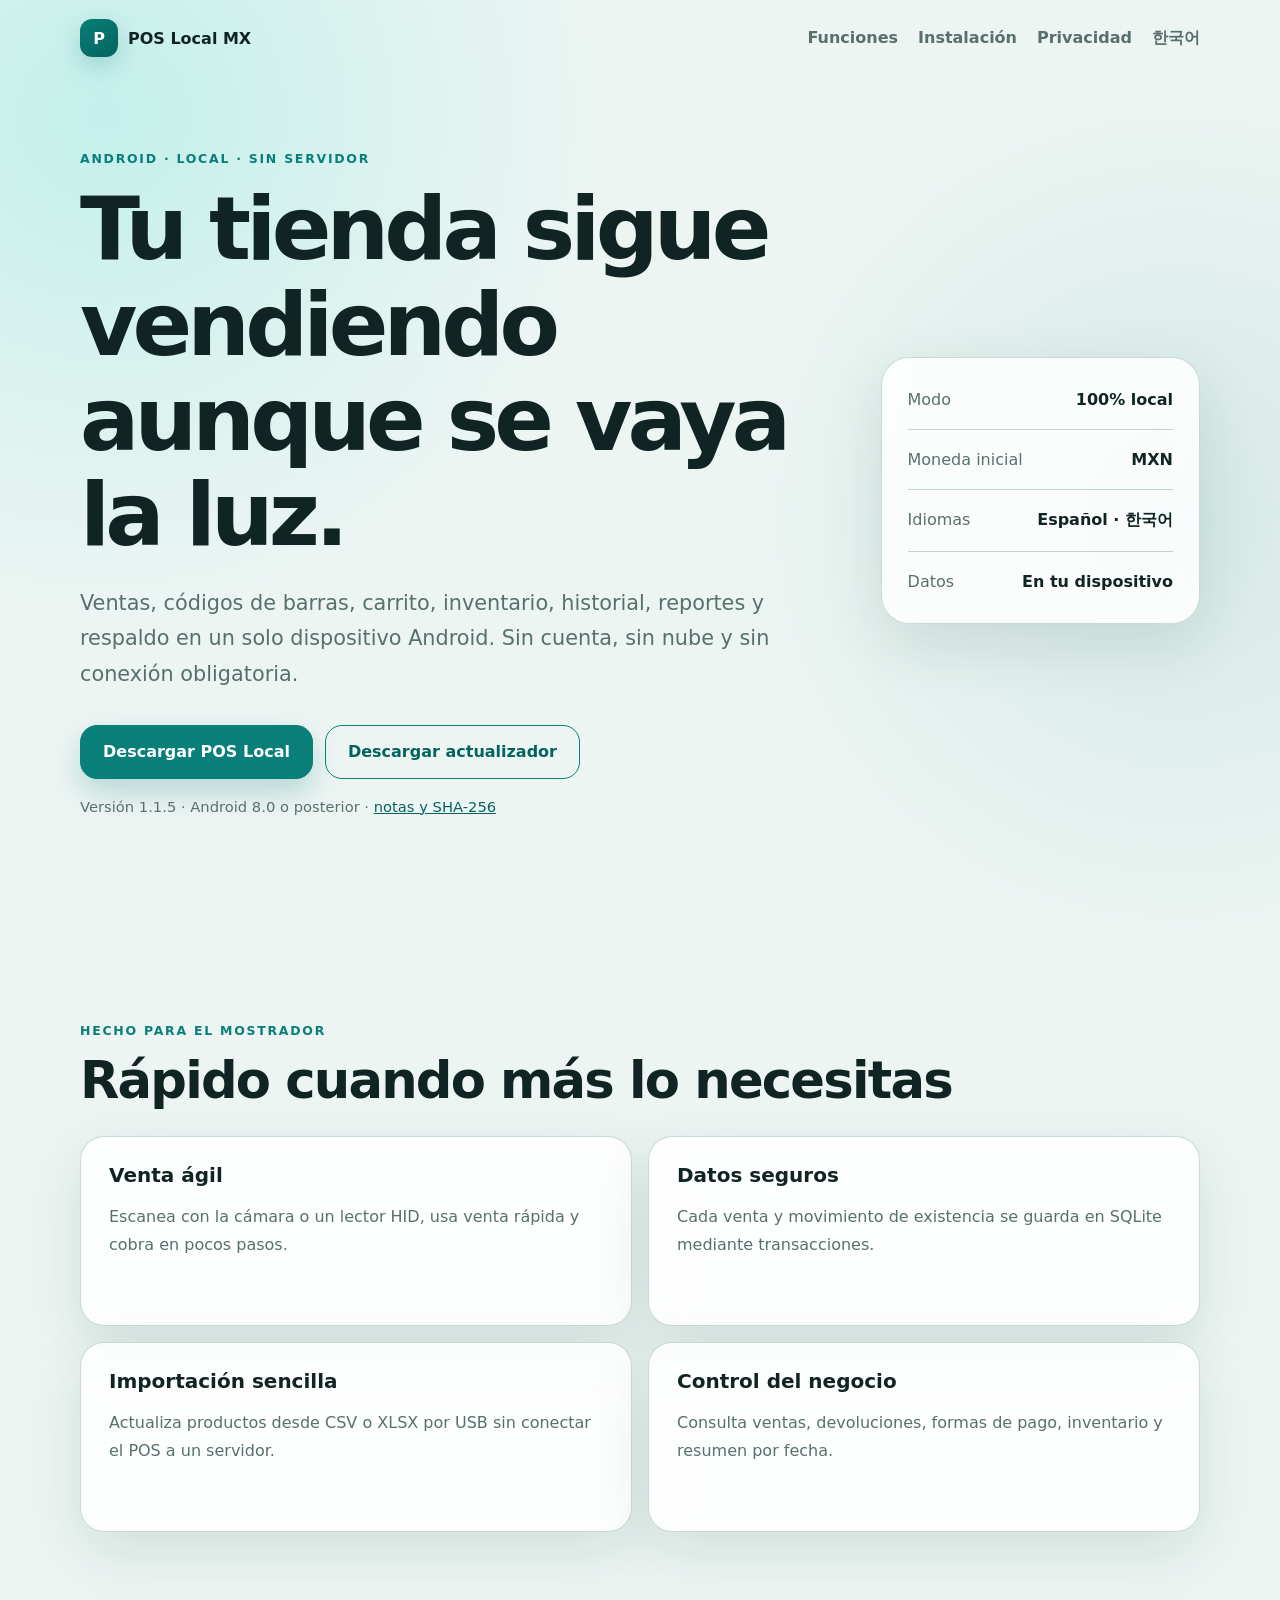
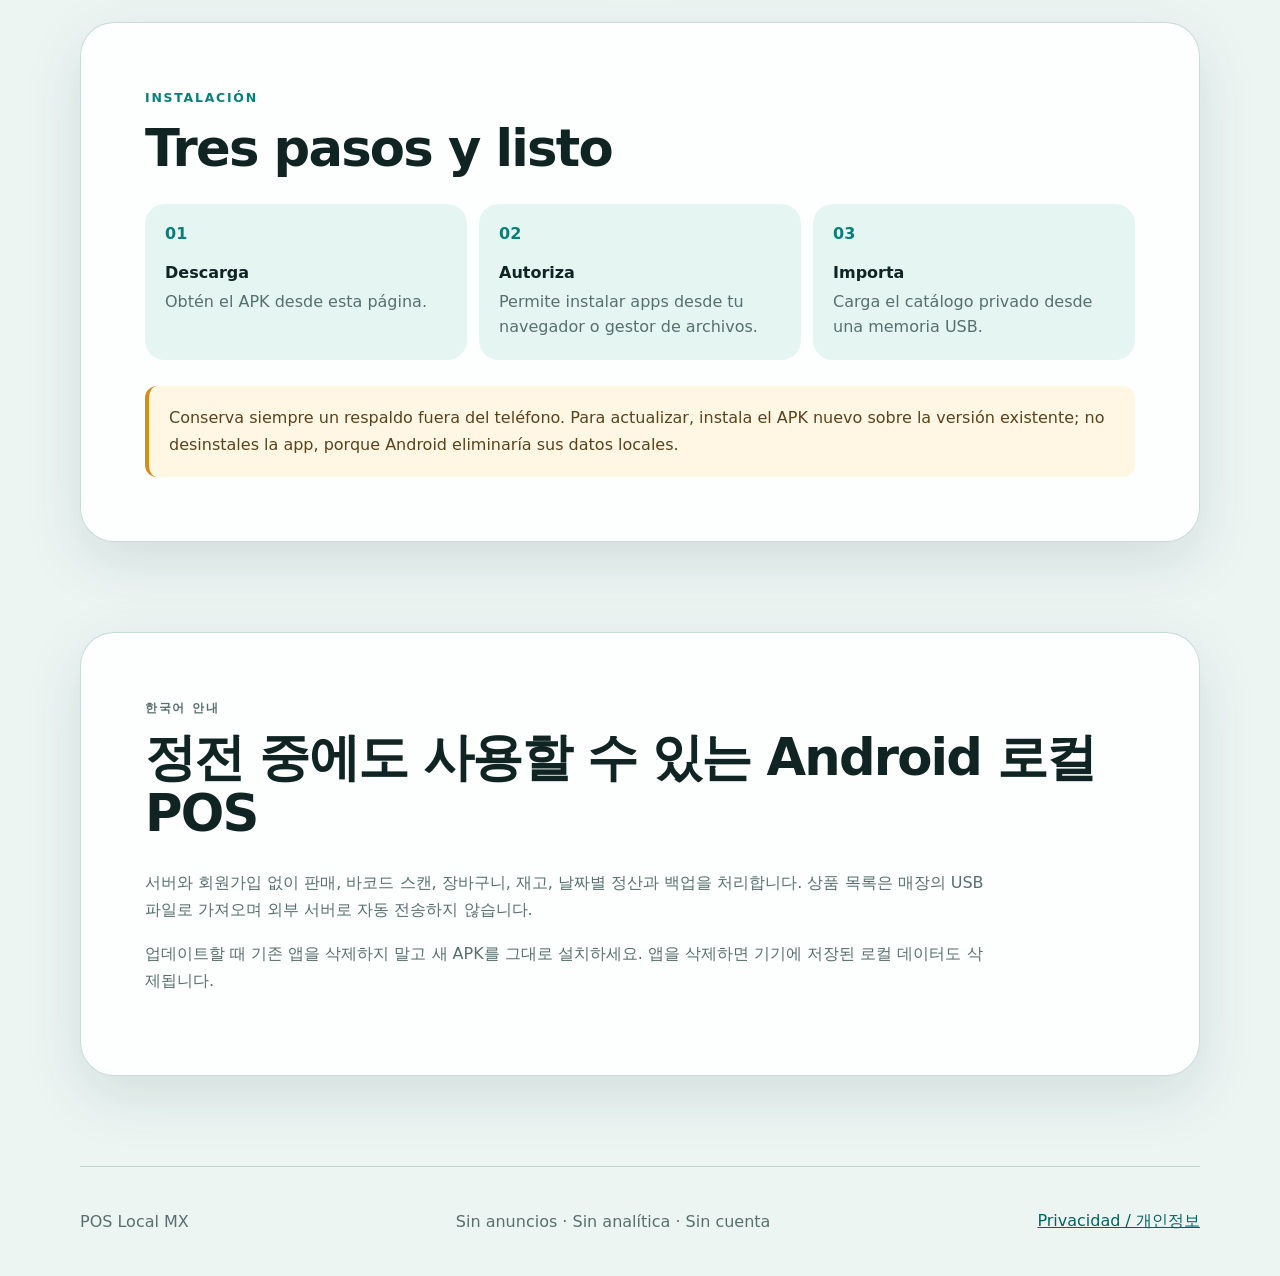
==== docs/index.html @ 9da1d993 "Add POS download and signed update channel" ====
<!doctype html>
<html lang="es-MX">
<head>
  <meta charset="utf-8">
  <meta name="viewport" content="width=device-width, initial-scale=1">
  <meta name="description" content="POS local para Android: ventas, inventario, reportes y respaldo sin servidor.">
  <meta name="color-scheme" content="light dark">
  <title>POS Local MX para Android</title>
  <link rel="stylesheet" href="./styles.css">
</head>
<body>
  <header class="site-header">
    <a class="brand" href="./" aria-label="POS Local MX, inicio">
      <span class="brand-mark" aria-hidden="true">P</span>
      <span>POS Local MX</span>
    </a>
    <nav aria-label="Navegación principal">
      <a href="#funciones">Funciones</a>
      <a href="#instalacion">Instalación</a>
      <a href="./privacy.html">Privacidad</a>
      <a href="#korean">한국어</a>
    </nav>
  </header>

  <main>
    <section class="hero" aria-labelledby="hero-title">
      <div class="hero-copy">
        <p class="eyebrow">ANDROID · LOCAL · SIN SERVIDOR</p>
        <h1 id="hero-title">Tu tienda sigue vendiendo aunque se vaya la luz.</h1>
        <p class="lead">
          Ventas, códigos de barras, carrito, inventario, historial, reportes y respaldo en un solo
          dispositivo Android. Sin cuenta, sin nube y sin conexión obligatoria.
        </p>
        <div class="actions">
          <a class="button primary" href="https://github.com/begace/koreanmartsaltillo/releases/latest/download/POS-Local-MX.apk">
            Descargar POS Local
          </a>
          <a class="button secondary" href="https://github.com/begace/koreanmartsaltillo/releases/latest/download/POS-Update-Helper.apk">
            Descargar actualizador
          </a>
        </div>
        <p class="release-note">
          Versión 1.1.5 · Android 8.0 o posterior ·
          <a href="https://github.com/begace/koreanmartsaltillo/releases/latest">notas y SHA-256</a>
        </p>
      </div>
      <aside class="status-card" aria-label="Características principales">
        <div><span>Modo</span><strong>100% local</strong></div>
        <div><span>Moneda inicial</span><strong>MXN</strong></div>
        <div><span>Idiomas</span><strong>Español · 한국어</strong></div>
        <div><span>Datos</span><strong>En tu dispositivo</strong></div>
      </aside>
    </section>

    <section id="funciones" class="section" aria-labelledby="features-title">
      <p class="eyebrow">HECHO PARA EL MOSTRADOR</p>
      <h2 id="features-title">Rápido cuando más lo necesitas</h2>
      <div class="feature-grid">
        <article><h3>Venta ágil</h3><p>Escanea con la cámara o un lector HID, usa venta rápida y cobra en pocos pasos.</p></article>
        <article><h3>Datos seguros</h3><p>Cada venta y movimiento de existencia se guarda en SQLite mediante transacciones.</p></article>
        <article><h3>Importación sencilla</h3><p>Actualiza productos desde CSV o XLSX por USB sin conectar el POS a un servidor.</p></article>
        <article><h3>Control del negocio</h3><p>Consulta ventas, devoluciones, formas de pago, inventario y resumen por fecha.</p></article>
      </div>
    </section>

    <section id="instalacion" class="section steps" aria-labelledby="install-title">
      <div><p class="eyebrow">INSTALACIÓN</p><h2 id="install-title">Tres pasos y listo</h2></div>
      <ol>
        <li><strong>Descarga</strong><span>Obtén el APK desde esta página.</span></li>
        <li><strong>Autoriza</strong><span>Permite instalar apps desde tu navegador o gestor de archivos.</span></li>
        <li><strong>Importa</strong><span>Carga el catálogo privado desde una memoria USB.</span></li>
      </ol>
      <p class="warning">
        Conserva siempre un respaldo fuera del teléfono. Para actualizar, instala el APK nuevo sobre
        la versión existente; no desinstales la app, porque Android eliminaría sus datos locales.
      </p>
    </section>

    <section id="korean" class="section korean" lang="ko" aria-labelledby="korean-title">
      <p class="eyebrow">한국어 안내</p>
      <h2 id="korean-title">정전 중에도 사용할 수 있는 Android 로컬 POS</h2>
      <p>
        서버와 회원가입 없이 판매, 바코드 스캔, 장바구니, 재고, 날짜별 정산과 백업을 처리합니다.
        상품 목록은 매장의 USB 파일로 가져오며 외부 서버로 자동 전송하지 않습니다.
      </p>
      <p>
        업데이트할 때 기존 앱을 삭제하지 말고 새 APK를 그대로 설치하세요. 앱을 삭제하면 기기에
        저장된 로컬 데이터도 삭제됩니다.
      </p>
    </section>
  </main>

  <footer>
    <span>POS Local MX</span>
    <span>Sin anuncios · Sin analítica · Sin cuenta</span>
    <a href="./privacy.html">Privacidad / 개인정보</a>
  </footer>
</body>
</html>
---- docs/styles.css ----
:root {
  --bg: #edf5f3;
  --surface: rgba(255, 255, 255, 0.86);
  --ink: #102523;
  --muted: #58706d;
  --line: #bfd4d0;
  --primary: #087f78;
  --primary-dark: #05635e;
  --shadow: 0 20px 60px rgba(13, 65, 61, 0.12);
  font-family: Inter, ui-sans-serif, system-ui, -apple-system, BlinkMacSystemFont, "Segoe UI", sans-serif;
  color: var(--ink);
  background: var(--bg);
}

* { box-sizing: border-box; }
html { scroll-behavior: smooth; }
body {
  margin: 0;
  min-height: 100vh;
  background:
    radial-gradient(circle at 8% 4%, rgba(140, 232, 223, 0.42), transparent 32rem),
    radial-gradient(circle at 92% 18%, rgba(39, 146, 137, 0.12), transparent 28rem),
    var(--bg);
}

a { color: var(--primary-dark); }
a:focus-visible, .button:focus-visible { outline: 3px solid #f4b942; outline-offset: 3px; }
.site-header, main, footer { width: min(1120px, calc(100% - 32px)); margin-inline: auto; }
.site-header { min-height: 76px; display: flex; align-items: center; justify-content: space-between; gap: 24px; }
.brand { display: inline-flex; align-items: center; gap: 10px; color: var(--ink); font-weight: 850; text-decoration: none; }
.brand-mark {
  width: 38px;
  height: 38px;
  display: grid;
  place-items: center;
  border-radius: 12px;
  color: white;
  background: linear-gradient(145deg, var(--primary), var(--primary-dark));
  box-shadow: 0 9px 24px rgba(8, 127, 120, 0.24);
}
nav { display: flex; flex-wrap: wrap; justify-content: flex-end; gap: 20px; }
nav a { color: var(--muted); font-weight: 650; text-decoration: none; }
nav a:hover { color: var(--primary); }

.hero {
  min-height: 650px;
  display: grid;
  grid-template-columns: minmax(0, 1.45fr) minmax(280px, 0.65fr);
  align-items: center;
  gap: clamp(32px, 7vw, 88px);
  padding: 72px 0 96px;
}
.eyebrow { margin: 0 0 12px; color: var(--primary); font-size: 0.78rem; font-weight: 850; letter-spacing: 0.14em; text-transform: uppercase; }
h1, h2, h3 { margin-top: 0; line-height: 1.08; }
h1 { max-width: 800px; margin-bottom: 24px; font-size: clamp(2.8rem, 7vw, 5.5rem); letter-spacing: -0.055em; }
h2 { margin-bottom: 28px; font-size: clamp(2rem, 4vw, 3.3rem); letter-spacing: -0.035em; }
h3 { margin-bottom: 10px; font-size: 1.25rem; }
p { line-height: 1.72; }
.lead { max-width: 710px; color: var(--muted); font-size: clamp(1.08rem, 2vw, 1.3rem); }
.actions { display: flex; flex-wrap: wrap; gap: 12px; margin-top: 32px; }
.button {
  min-height: 54px;
  display: inline-flex;
  align-items: center;
  justify-content: center;
  padding: 14px 22px;
  border: 1px solid var(--primary);
  border-radius: 17px;
  font-weight: 800;
  text-align: center;
  text-decoration: none;
  transition: transform 150ms ease, box-shadow 150ms ease, background 150ms ease;
}
.button:hover { transform: translateY(-2px); }
.button.primary { color: white; background: var(--primary); box-shadow: 0 14px 30px rgba(8, 127, 120, 0.24); }
.button.primary:hover { background: var(--primary-dark); }
.button.secondary { color: var(--primary-dark); background: transparent; }
.button.secondary:hover { background: rgba(255, 255, 255, 0.7); }
.release-note { color: var(--muted); font-size: 0.92rem; }

.status-card, .feature-grid article, .steps, .korean, .privacy-card {
  border: 1px solid rgba(135, 174, 168, 0.44);
  background: var(--surface);
  box-shadow: var(--shadow);
  backdrop-filter: blur(14px);
}
.status-card { padding: 12px 26px; border-radius: 28px; }
.status-card div { display: flex; justify-content: space-between; gap: 22px; padding: 20px 0; border-bottom: 1px solid var(--line); }
.status-card div:last-child { border-bottom: 0; }
.status-card span { color: var(--muted); }
.status-card strong { text-align: right; }

.section { padding: 90px 0; }
.feature-grid { display: grid; grid-template-columns: repeat(2, minmax(0, 1fr)); gap: 16px; }
.feature-grid article { min-height: 190px; padding: 28px; border-radius: 24px; }
.feature-grid p { margin-bottom: 0; color: var(--muted); }
.steps { padding: clamp(28px, 6vw, 64px); border-radius: 34px; }
.steps ol { list-style: none; margin: 0; padding: 0; display: grid; grid-template-columns: repeat(3, 1fr); gap: 12px; counter-reset: steps; }
.steps li { min-height: 150px; padding: 20px; border-radius: 20px; background: rgba(225, 244, 240, 0.86); counter-increment: steps; }
.steps li::before { content: "0" counter(steps); display: block; margin-bottom: 20px; color: var(--primary); font-weight: 900; }
.steps li strong, .steps li span { display: block; }
.steps li span { margin-top: 8px; color: var(--muted); line-height: 1.55; }
.warning { margin: 26px 0 0; padding: 18px 20px; border-left: 4px solid #d88b17; border-radius: 12px; background: #fff6e4; color: #5a431c; }
.korean { margin: 90px 0; padding: clamp(28px, 6vw, 64px); border-radius: 34px; }
.korean p { max-width: 850px; color: var(--muted); }
footer { min-height: 110px; display: flex; flex-wrap: wrap; align-items: center; justify-content: space-between; gap: 18px; border-top: 1px solid var(--line); color: var(--muted); }

.privacy-main { max-width: 860px; padding: 72px 0 110px; }
.privacy-card { padding: clamp(28px, 5vw, 56px); border-radius: 32px; }
.privacy-card h2 { margin-top: 42px; margin-bottom: 12px; font-size: 1.45rem; letter-spacing: -0.015em; }
.privacy-card ul { padding-left: 1.25rem; color: var(--muted); line-height: 1.75; }
.back-link { display: inline-block; margin-bottom: 24px; font-weight: 750; text-decoration: none; }

@media (max-width: 760px) {
  .site-header { padding: 18px 0; align-items: flex-start; }
  nav { gap: 11px 15px; font-size: 0.9rem; }
  .hero { min-height: auto; grid-template-columns: 1fr; padding: 60px 0 72px; }
  .status-card { order: 2; }
  .feature-grid, .steps ol { grid-template-columns: 1fr; }
  .section { padding: 64px 0; }
  .korean { margin: 64px 0; }
  footer { padding: 28px 0; align-items: flex-start; flex-direction: column; }
}
@media (max-width: 480px) {
  .site-header { display: block; }
  nav { justify-content: flex-start; margin-top: 16px; }
  h1 { font-size: 2.7rem; }
  .actions, .button { width: 100%; }
}
@media (prefers-reduced-motion: reduce) { html { scroll-behavior: auto; } .button { transition: none; } }
@media (prefers-color-scheme: dark) {
  :root {
    --bg: #0c1716;
    --surface: rgba(20, 40, 38, 0.88);
    --ink: #e7f4f1;
    --muted: #a9c1bd;
    --line: #294b47;
    --primary: #67d9cf;
    --primary-dark: #8ce8df;
    --shadow: 0 20px 60px rgba(0, 0, 0, 0.26);
  }
  .button.primary { color: #08201e; }
  .steps li { background: rgba(29, 69, 65, 0.72); }
  .warning { color: #ffe8b7; background: #4b3514; }
}
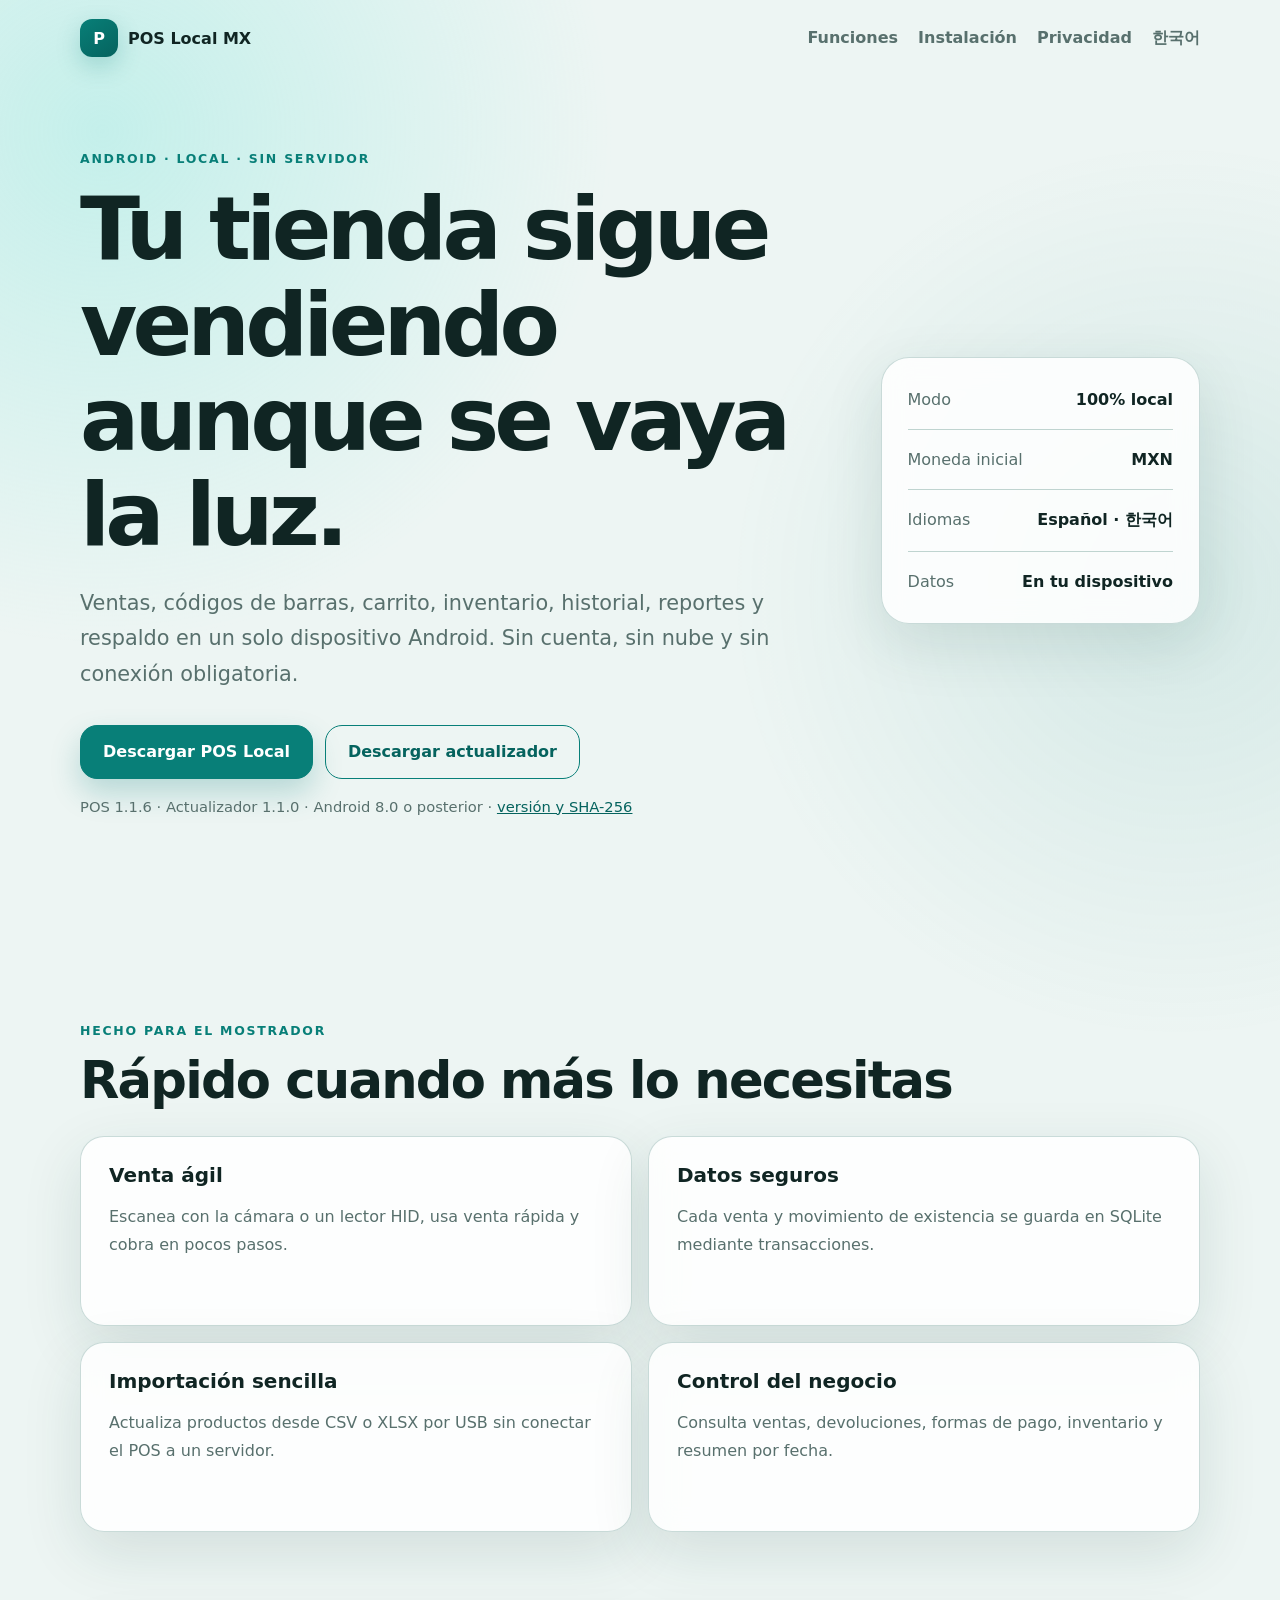
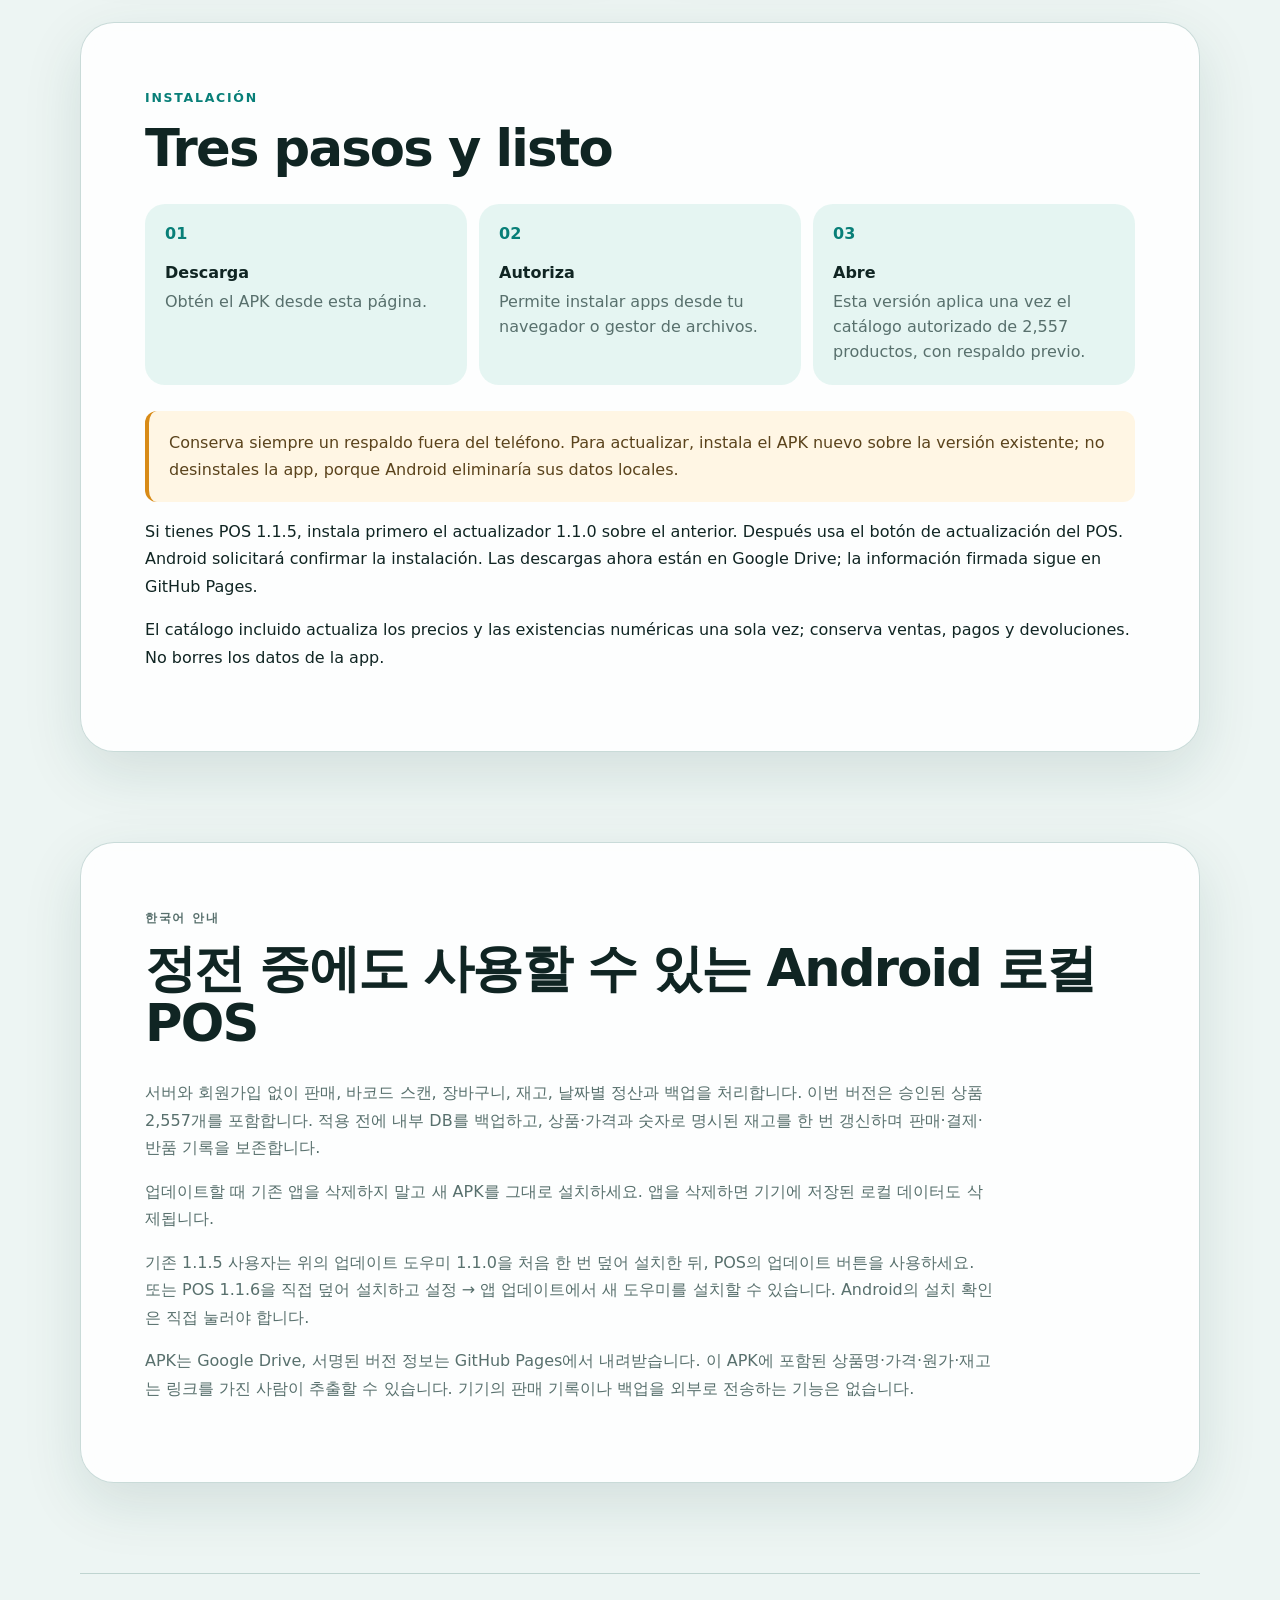
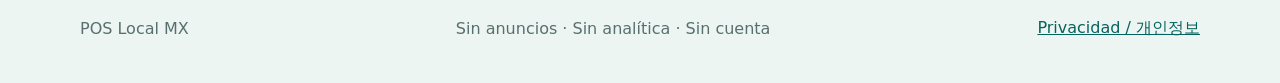
==== commit 9d059723: "Publish signed POS 1.1.6 Drive update and migration instructions" ====
--- a/docs/index.html
+++ b/docs/index.html
@@ -32,16 +32,16 @@
           dispositivo Android. Sin cuenta, sin nube y sin conexión obligatoria.
         </p>
         <div class="actions">
-          <a class="button primary" href="https://github.com/begace/koreanmartsaltillo/releases/latest/download/POS-Local-MX.apk">
+          <a class="button primary" href="https://drive.usercontent.google.com/download?export=download&amp;id=1tcTLwHlF0HD3b8x3YfEgwHhh3w94JA1D&amp;confirm=t">
             Descargar POS Local
           </a>
-          <a class="button secondary" href="https://github.com/begace/koreanmartsaltillo/releases/latest/download/POS-Update-Helper.apk">
+          <a class="button secondary" href="https://drive.usercontent.google.com/download?export=download&amp;id=1qjUUaDa74Si8hnHTTA6boDACblyIwi_c&amp;confirm=t">
             Descargar actualizador
           </a>
         </div>
         <p class="release-note">
-          Versión 1.1.5 · Android 8.0 o posterior ·
-          <a href="https://github.com/begace/koreanmartsaltillo/releases/latest">notas y SHA-256</a>
+          POS 1.1.6 · Actualizador 1.1.0 · Android 8.0 o posterior ·
+          <a href="./latest.json">versión y SHA-256</a>
         </p>
       </div>
       <aside class="status-card" aria-label="Características principales">
@@ -68,12 +68,17 @@
       <ol>
         <li><strong>Descarga</strong><span>Obtén el APK desde esta página.</span></li>
         <li><strong>Autoriza</strong><span>Permite instalar apps desde tu navegador o gestor de archivos.</span></li>
-        <li><strong>Importa</strong><span>Carga el catálogo privado desde una memoria USB.</span></li>
+        <li><strong>Abre</strong><span>Esta versión aplica una vez el catálogo autorizado de 2,557 productos, con respaldo previo.</span></li>
       </ol>
       <p class="warning">
         Conserva siempre un respaldo fuera del teléfono. Para actualizar, instala el APK nuevo sobre
         la versión existente; no desinstales la app, porque Android eliminaría sus datos locales.
       </p>
+      <p>Si tienes POS 1.1.5, instala primero el actualizador 1.1.0 sobre el anterior.
+        Después usa el botón de actualización del POS. Android solicitará confirmar la instalación.
+        Las descargas ahora están en Google Drive; la información firmada sigue en GitHub Pages.</p>
+      <p>El catálogo incluido actualiza los precios y las existencias numéricas una sola vez;
+        conserva ventas, pagos y devoluciones. No borres los datos de la app.</p>
     </section>
 
     <section id="korean" class="section korean" lang="ko" aria-labelledby="korean-title">
@@ -81,12 +86,19 @@
       <h2 id="korean-title">정전 중에도 사용할 수 있는 Android 로컬 POS</h2>
       <p>
         서버와 회원가입 없이 판매, 바코드 스캔, 장바구니, 재고, 날짜별 정산과 백업을 처리합니다.
-        상품 목록은 매장의 USB 파일로 가져오며 외부 서버로 자동 전송하지 않습니다.
+        이번 버전은 승인된 상품 2,557개를 포함합니다. 적용 전에 내부 DB를 백업하고,
+        상품·가격과 숫자로 명시된 재고를 한 번 갱신하며 판매·결제·반품 기록을 보존합니다.
       </p>
       <p>
         업데이트할 때 기존 앱을 삭제하지 말고 새 APK를 그대로 설치하세요. 앱을 삭제하면 기기에
         저장된 로컬 데이터도 삭제됩니다.
       </p>
+      <p>기존 1.1.5 사용자는 위의 업데이트 도우미 1.1.0을 처음 한 번 덮어 설치한 뒤,
+        POS의 업데이트 버튼을 사용하세요. 또는 POS 1.1.6을 직접 덮어 설치하고 설정 → 앱 업데이트에서
+        새 도우미를 설치할 수 있습니다. Android의 설치 확인은 직접 눌러야 합니다.</p>
+      <p>APK는 Google Drive, 서명된 버전 정보는 GitHub Pages에서 내려받습니다.
+        이 APK에 포함된 상품명·가격·원가·재고는 링크를 가진 사람이 추출할 수 있습니다.
+        기기의 판매 기록이나 백업을 외부로 전송하는 기능은 없습니다.</p>
     </section>
   </main>
 
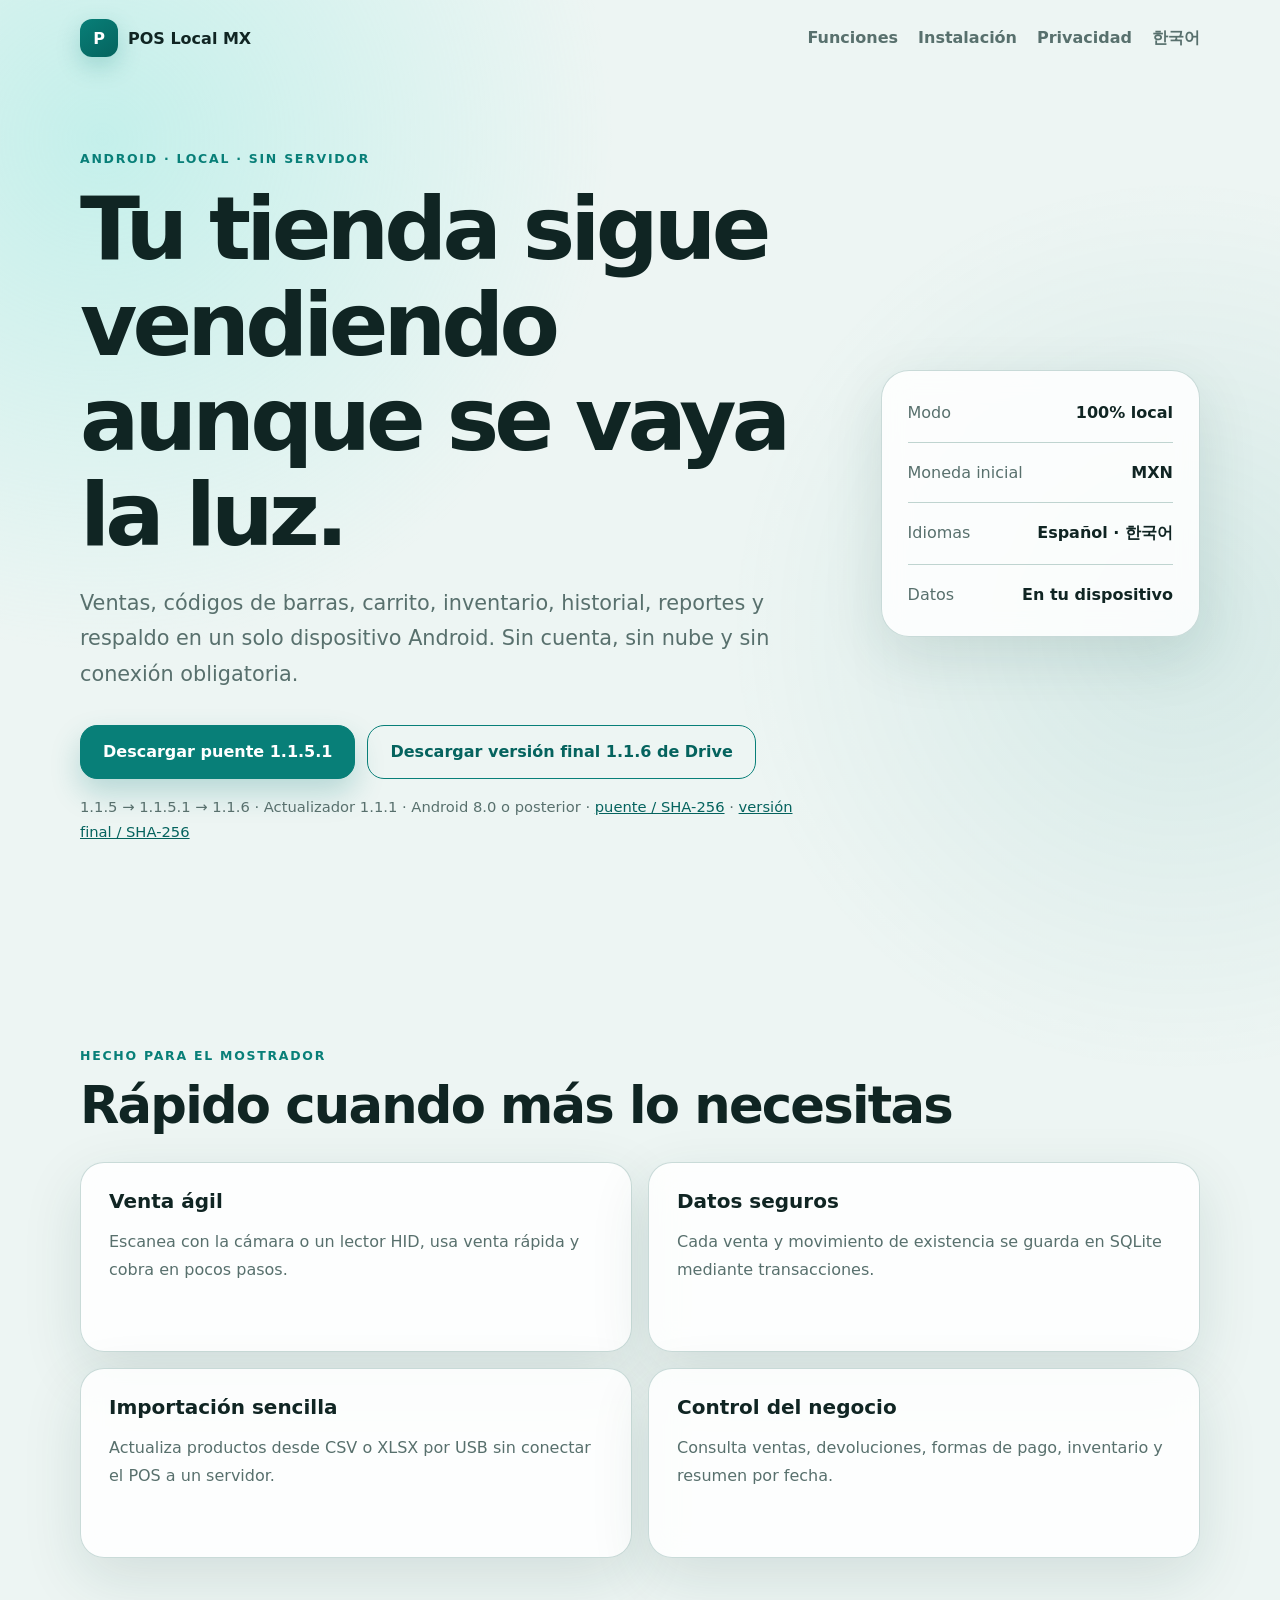
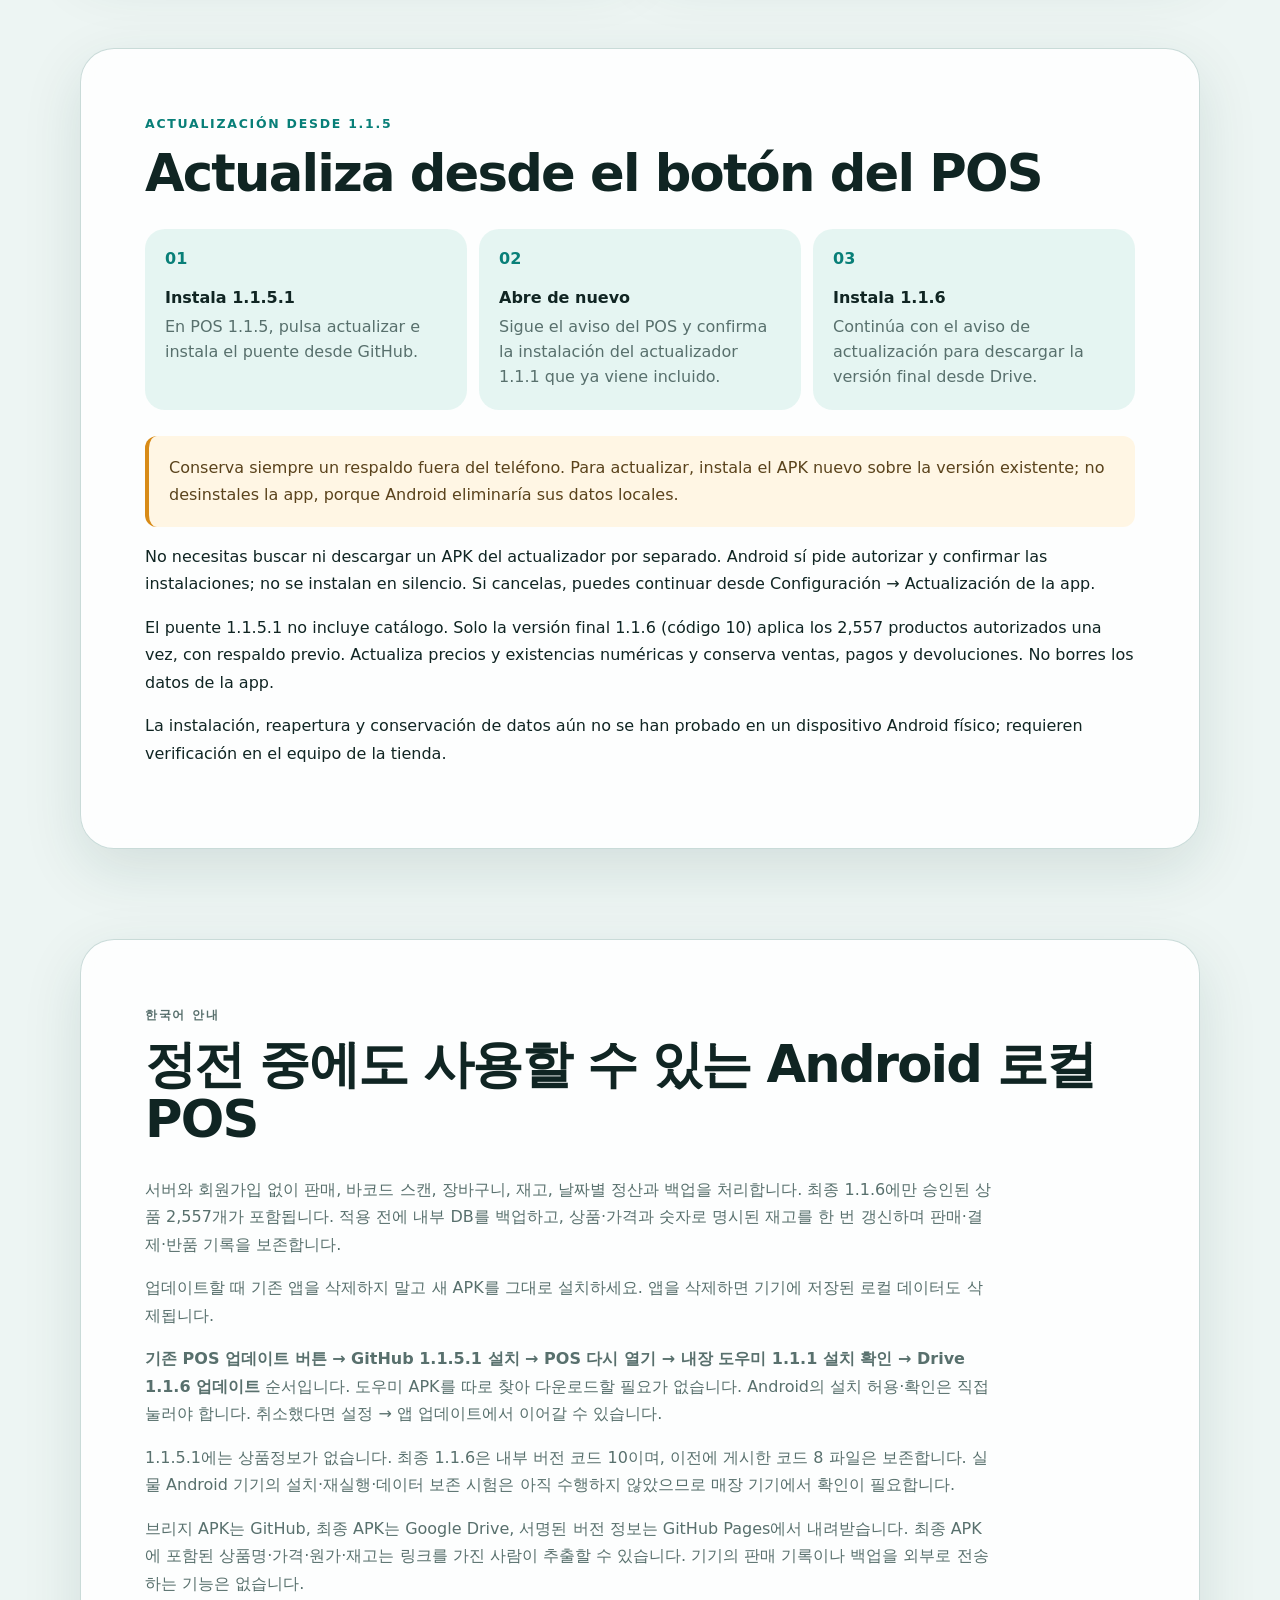
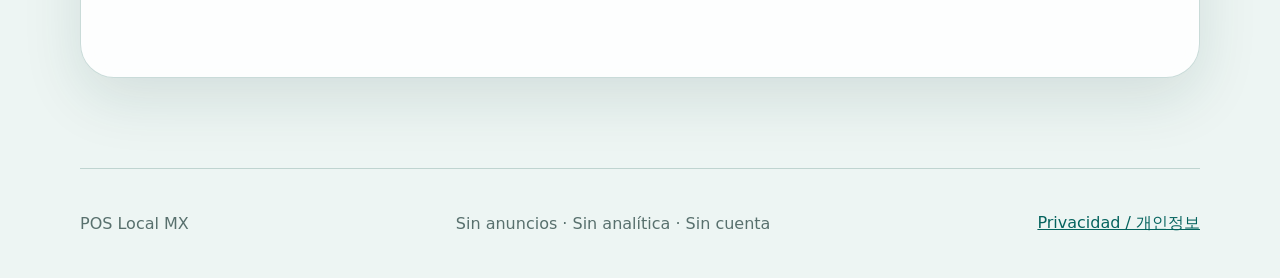
==== commit 42c129d0: "Publish signed GitHub bridge and Drive final update channels" ====
--- a/docs/index.html
+++ b/docs/index.html
@@ -32,16 +32,17 @@
           dispositivo Android. Sin cuenta, sin nube y sin conexión obligatoria.
         </p>
         <div class="actions">
-          <a class="button primary" href="https://drive.usercontent.google.com/download?export=download&amp;id=1tcTLwHlF0HD3b8x3YfEgwHhh3w94JA1D&amp;confirm=t">
-            Descargar POS Local
+          <a class="button primary" href="https://github.com/begace/koreanmartsaltillo/releases/download/v1.1.5.1/POS-Local-MX.apk">
+            Descargar puente 1.1.5.1
           </a>
-          <a class="button secondary" href="https://drive.usercontent.google.com/download?export=download&amp;id=1qjUUaDa74Si8hnHTTA6boDACblyIwi_c&amp;confirm=t">
-            Descargar actualizador
+          <a class="button secondary" href="https://drive.usercontent.google.com/download?export=download&amp;id=1uIz10wlkmeZNhfyTDQyqiA43W_4c37R-&amp;confirm=t">
+            Descargar versión final 1.1.6 de Drive
           </a>
         </div>
         <p class="release-note">
-          POS 1.1.6 · Actualizador 1.1.0 · Android 8.0 o posterior ·
-          <a href="./latest.json">versión y SHA-256</a>
+          1.1.5 → 1.1.5.1 → 1.1.6 · Actualizador 1.1.1 · Android 8.0 o posterior ·
+          <a href="./latest.json">puente / SHA-256</a> ·
+          <a href="./latest-drive.json">versión final / SHA-256</a>
         </p>
       </div>
       <aside class="status-card" aria-label="Características principales">
@@ -64,21 +65,24 @@
     </section>
 
     <section id="instalacion" class="section steps" aria-labelledby="install-title">
-      <div><p class="eyebrow">INSTALACIÓN</p><h2 id="install-title">Tres pasos y listo</h2></div>
+      <div><p class="eyebrow">ACTUALIZACIÓN DESDE 1.1.5</p><h2 id="install-title">Actualiza desde el botón del POS</h2></div>
       <ol>
-        <li><strong>Descarga</strong><span>Obtén el APK desde esta página.</span></li>
-        <li><strong>Autoriza</strong><span>Permite instalar apps desde tu navegador o gestor de archivos.</span></li>
-        <li><strong>Abre</strong><span>Esta versión aplica una vez el catálogo autorizado de 2,557 productos, con respaldo previo.</span></li>
+        <li><strong>Instala 1.1.5.1</strong><span>En POS 1.1.5, pulsa actualizar e instala el puente desde GitHub.</span></li>
+        <li><strong>Abre de nuevo</strong><span>Sigue el aviso del POS y confirma la instalación del actualizador 1.1.1 que ya viene incluido.</span></li>
+        <li><strong>Instala 1.1.6</strong><span>Continúa con el aviso de actualización para descargar la versión final desde Drive.</span></li>
       </ol>
       <p class="warning">
         Conserva siempre un respaldo fuera del teléfono. Para actualizar, instala el APK nuevo sobre
         la versión existente; no desinstales la app, porque Android eliminaría sus datos locales.
       </p>
-      <p>Si tienes POS 1.1.5, instala primero el actualizador 1.1.0 sobre el anterior.
-        Después usa el botón de actualización del POS. Android solicitará confirmar la instalación.
-        Las descargas ahora están en Google Drive; la información firmada sigue en GitHub Pages.</p>
-      <p>El catálogo incluido actualiza los precios y las existencias numéricas una sola vez;
-        conserva ventas, pagos y devoluciones. No borres los datos de la app.</p>
+      <p>No necesitas buscar ni descargar un APK del actualizador por separado. Android sí pide
+        autorizar y confirmar las instalaciones; no se instalan en silencio. Si cancelas, puedes
+        continuar desde Configuración → Actualización de la app.</p>
+      <p>El puente 1.1.5.1 no incluye catálogo. Solo la versión final 1.1.6 (código 10) aplica
+        los 2,557 productos autorizados una vez, con respaldo previo. Actualiza precios y existencias
+        numéricas y conserva ventas, pagos y devoluciones. No borres los datos de la app.</p>
+      <p>La instalación, reapertura y conservación de datos aún no se han probado en un dispositivo
+        Android físico; requieren verificación en el equipo de la tienda.</p>
     </section>
 
     <section id="korean" class="section korean" lang="ko" aria-labelledby="korean-title">
@@ -86,18 +90,22 @@
       <h2 id="korean-title">정전 중에도 사용할 수 있는 Android 로컬 POS</h2>
       <p>
         서버와 회원가입 없이 판매, 바코드 스캔, 장바구니, 재고, 날짜별 정산과 백업을 처리합니다.
-        이번 버전은 승인된 상품 2,557개를 포함합니다. 적용 전에 내부 DB를 백업하고,
+        최종 1.1.6에만 승인된 상품 2,557개가 포함됩니다. 적용 전에 내부 DB를 백업하고,
         상품·가격과 숫자로 명시된 재고를 한 번 갱신하며 판매·결제·반품 기록을 보존합니다.
       </p>
       <p>
         업데이트할 때 기존 앱을 삭제하지 말고 새 APK를 그대로 설치하세요. 앱을 삭제하면 기기에
         저장된 로컬 데이터도 삭제됩니다.
       </p>
-      <p>기존 1.1.5 사용자는 위의 업데이트 도우미 1.1.0을 처음 한 번 덮어 설치한 뒤,
-        POS의 업데이트 버튼을 사용하세요. 또는 POS 1.1.6을 직접 덮어 설치하고 설정 → 앱 업데이트에서
-        새 도우미를 설치할 수 있습니다. Android의 설치 확인은 직접 눌러야 합니다.</p>
-      <p>APK는 Google Drive, 서명된 버전 정보는 GitHub Pages에서 내려받습니다.
-        이 APK에 포함된 상품명·가격·원가·재고는 링크를 가진 사람이 추출할 수 있습니다.
+      <p><strong>기존 POS 업데이트 버튼 → GitHub 1.1.5.1 설치 → POS 다시 열기 →
+        내장 도우미 1.1.1 설치 확인 → Drive 1.1.6 업데이트</strong> 순서입니다.
+        도우미 APK를 따로 찾아 다운로드할 필요가 없습니다. Android의 설치 허용·확인은 직접 눌러야 합니다.
+        취소했다면 설정 → 앱 업데이트에서 이어갈 수 있습니다.</p>
+      <p>1.1.5.1에는 상품정보가 없습니다. 최종 1.1.6은 내부 버전 코드 10이며,
+        이전에 게시한 코드 8 파일은 보존합니다. 실물 Android 기기의 설치·재실행·데이터 보존 시험은
+        아직 수행하지 않았으므로 매장 기기에서 확인이 필요합니다.</p>
+      <p>브리지 APK는 GitHub, 최종 APK는 Google Drive, 서명된 버전 정보는 GitHub Pages에서 내려받습니다.
+        최종 APK에 포함된 상품명·가격·원가·재고는 링크를 가진 사람이 추출할 수 있습니다.
         기기의 판매 기록이나 백업을 외부로 전송하는 기능은 없습니다.</p>
     </section>
   </main>
